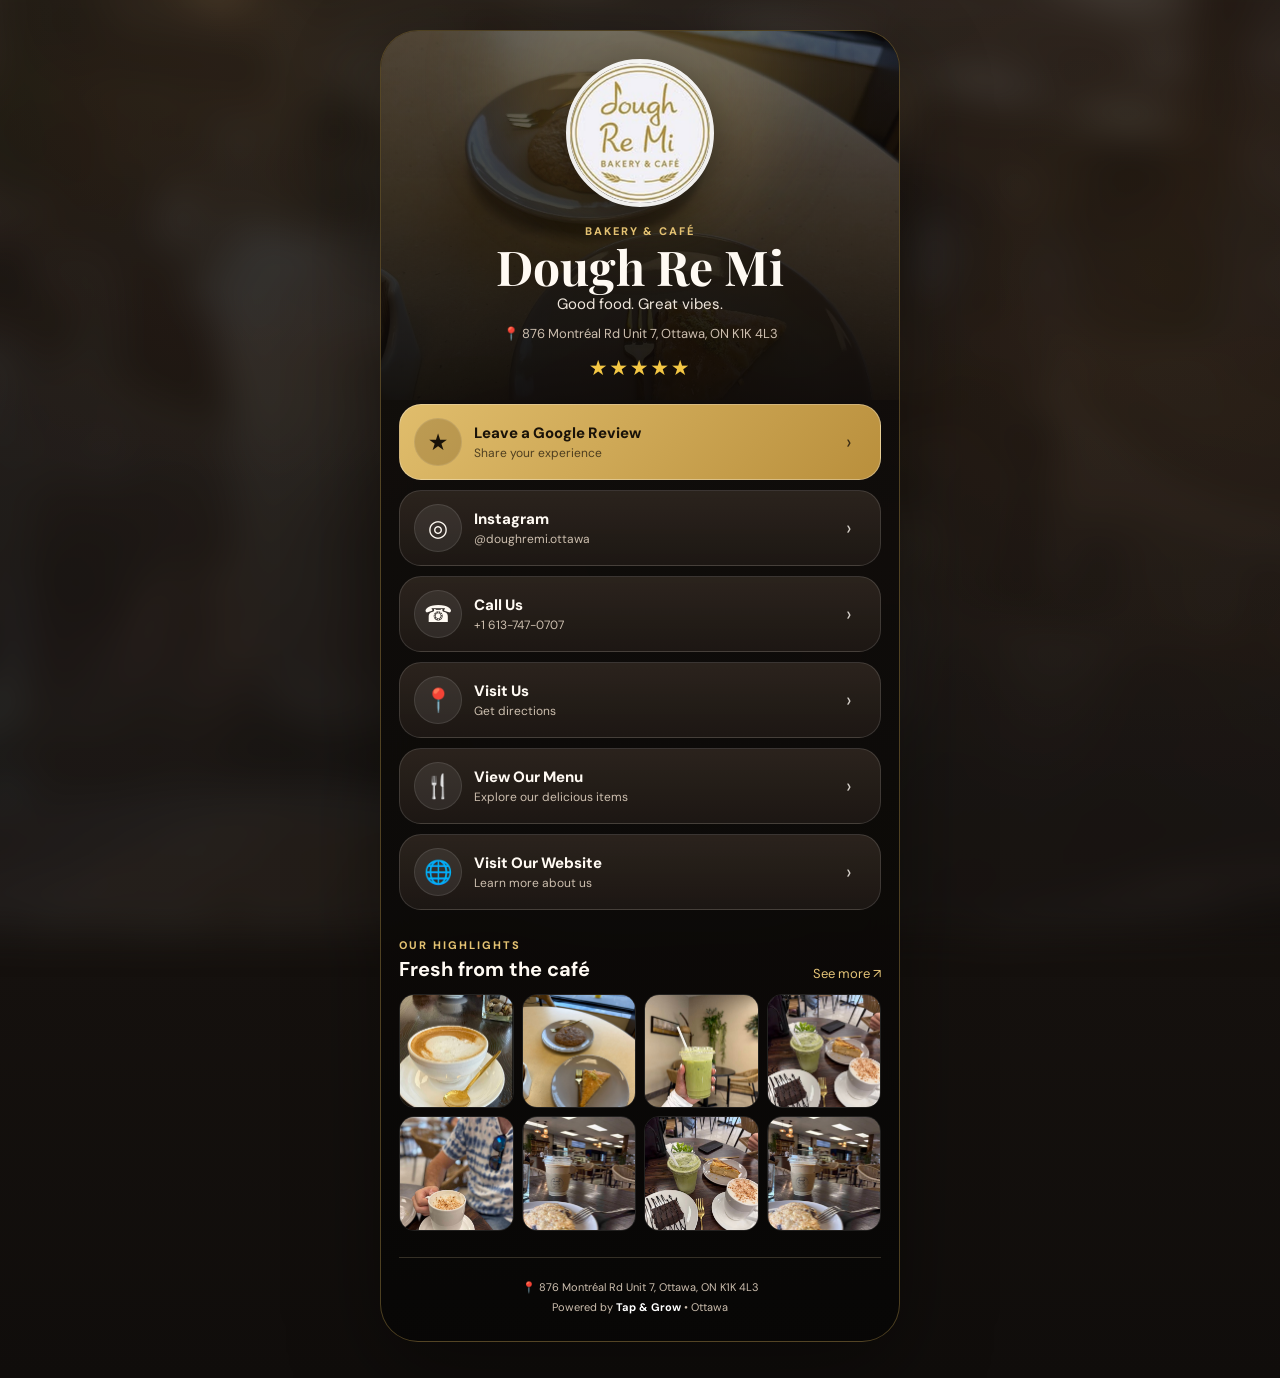
==== index.html @ 13e8a172 "Add files via upload" ====
<!DOCTYPE html>
<html lang="en">
<head>
  <meta charset="UTF-8" />
  <meta name="viewport" content="width=device-width, initial-scale=1.0" />
  <meta name="theme-color" content="#17120f" />
  <title>Dough Re Mi - Bakery & Café</title>
  <meta name="description" content="Dough Re Mi Bakery & Café — Ottawa. Reviews, Instagram, directions, menu, and more in one place." />
  <link rel="preconnect" href="https://fonts.googleapis.com">
  <link rel="preconnect" href="https://fonts.gstatic.com" crossorigin>
  <link href="https://fonts.googleapis.com/css2?family=DM+Sans:wght@400;500;600;700&family=Playfair+Display:wght@600;700&display=swap" rel="stylesheet">
  <link rel="stylesheet" href="styles.css" />
</head>
<body>
  <main class="page-shell">
    <section class="growth-card" aria-label="Dough Re Mi business links">
      <div class="hero">
        <div class="hero-glow"></div>

        <img class="logo" src="assets/logo.png" alt="Dough Re Mi Bakery & Café logo" />

        <div class="hero-copy">
          <p class="eyebrow">BAKERY & CAFÉ</p>
          <h1>Dough Re Mi</h1>
          <p class="tagline">Good food. Great vibes.</p>
          <p class="address">📍 876 Montréal Rd Unit 7, Ottawa, ON K1K 4L3</p>
          <div class="stars" aria-label="Five star rating">★★★★★</div>
        </div>
      </div>

      <div class="links" id="links"></div>

      <section class="highlights">
        <div class="section-heading">
          <div>
            <p class="eyebrow">OUR HIGHLIGHTS</p>
            <h2>Fresh from the café</h2>
          </div>
          <a id="instagramSeeMore" class="see-more" target="_blank" rel="noopener noreferrer">See more ↗</a>
        </div>

        <div class="gallery">
          <img src="assets/highlight-1.jpg" alt="Dough Re Mi café highlight" />
          <img src="assets/highlight-2.jpg" alt="Dough Re Mi café highlight" />
          <img src="assets/highlight-3.jpg" alt="Dough Re Mi café highlight" />
          <img src="assets/highlight-4.jpg" alt="Dough Re Mi café highlight" />
          <img src="assets/highlight-5.jpg" alt="Dough Re Mi café highlight" />
          <img src="assets/highlight-6.jpg" alt="Dough Re Mi café highlight" />
          <img src="assets/highlight-7.jpg" alt="Dough Re Mi café highlight" />
          <img src="assets/highlight-8.jpg" alt="Dough Re Mi café highlight" />
        </div>
      </section>

      <footer>
        <p>📍 876 Montréal Rd Unit 7, Ottawa, ON K1K 4L3</p>
        <p>Powered by <strong>Tap & Grow</strong> • Ottawa</p>
      </footer>
    </section>
  </main>

  <script src="script.js"></script>
</body>
</html>
---- styles.css ----
:root {
  --bg: #120f0d;
  --panel: rgba(24, 20, 17, 0.84);
  --panel-2: rgba(42, 35, 29, 0.74);
  --text: #fffaf3;
  --muted: #cdbfaf;
  --gold: #d4ad55;
  --gold-2: #b68b35;
  --line: rgba(233, 210, 165, 0.20);
  --shadow: 0 28px 90px rgba(0,0,0,.38);
}

* { box-sizing: border-box; }

html { scroll-behavior: smooth; }

body {
  margin: 0;
  min-height: 100vh;
  font-family: "DM Sans", system-ui, sans-serif;
  color: var(--text);
  background:
    radial-gradient(circle at 20% 0%, rgba(212,173,85,.10), transparent 30%),
    radial-gradient(circle at 90% 20%, rgba(147,96,42,.16), transparent 32%),
    linear-gradient(180deg, #211a15 0%, #100d0b 100%);
}

body::before {
  content: "";
  position: fixed;
  inset: 0;
  pointer-events: none;
  background:
    linear-gradient(rgba(18,15,13,.58), rgba(18,15,13,.78)),
    url("assets/highlight-6.jpg") center/cover no-repeat;
  filter: blur(18px) saturate(.8);
  transform: scale(1.08);
  opacity: .36;
}

a { color: inherit; }

.page-shell {
  position: relative;
  z-index: 1;
  width: 100%;
  padding: 18px 12px 36px;
}

.growth-card {
  width: min(100%, 520px);
  margin: 0 auto;
  overflow: hidden;
  border-radius: 34px;
  border: 1px solid rgba(212,173,85,.34);
  background: linear-gradient(180deg, rgba(19,15,12,.93), rgba(8,7,6,.96));
  box-shadow: var(--shadow);
  backdrop-filter: blur(18px);
}

.hero {
  position: relative;
  padding: 28px 22px 18px;
  text-align: center;
  overflow: hidden;
}

.hero::before {
  content: "";
  position: absolute;
  inset: 0;
  background:
    linear-gradient(180deg, rgba(11,8,6,.35), rgba(11,8,6,.92)),
    url("assets/highlight-2.jpg") center/cover no-repeat;
  opacity: .54;
}

.hero-glow {
  position: absolute;
  width: 280px;
  height: 280px;
  border-radius: 50%;
  background: rgba(212,173,85,.18);
  filter: blur(38px);
  left: 50%;
  top: -90px;
  transform: translateX(-50%);
}

.logo,
.hero-copy { position: relative; z-index: 1; }

.logo {
  width: 148px;
  height: 148px;
  object-fit: cover;
  border-radius: 50%;
  border: 4px solid rgba(255,255,255,.92);
  box-shadow: 0 12px 36px rgba(0,0,0,.36);
}

.hero-copy { margin-top: 12px; }

.eyebrow {
  margin: 0 0 4px;
  color: #e4c272;
  letter-spacing: .18em;
  font-size: 11px;
  font-weight: 800;
}

h1 {
  margin: 4px 0 4px;
  font-family: "Playfair Display", serif;
  font-size: clamp(36px, 9vw, 48px);
  line-height: 1;
}

.tagline {
  margin: 0 0 10px;
  color: #f0e7dd;
  font-size: 15px;
}

.address {
  margin: 0 auto;
  max-width: 410px;
  color: var(--muted);
  font-size: 13px;
  line-height: 1.5;
}

.stars {
  margin-top: 10px;
  color: #f4c744;
  letter-spacing: .08em;
  font-size: 21px;
}

.links {
  padding: 4px 18px 10px;
  display: grid;
  gap: 10px;
}

.link-card {
  display: grid;
  grid-template-columns: 48px minmax(0,1fr) 20px;
  gap: 12px;
  align-items: center;
  min-height: 76px;
  padding: 12px 14px;
  border-radius: 22px;
  text-decoration: none;
  background: linear-gradient(180deg, rgba(55,45,37,.72), rgba(32,26,22,.84));
  border: 1px solid rgba(255,255,255,.13);
  transition: transform .18s ease, border-color .18s ease, background .18s ease;
}

.link-card:hover,
.link-card:focus-visible {
  transform: translateY(-2px);
  border-color: rgba(212,173,85,.6);
  background: linear-gradient(180deg, rgba(70,56,44,.88), rgba(36,29,24,.92));
}

.link-card.primary {
  background: linear-gradient(135deg, #e0bd6c, #b98f3c);
  color: #1a1309;
  border-color: rgba(255,255,255,.30);
}

.link-card.primary .link-sub { color: rgba(26,19,9,.72); }
.link-card.primary .icon-wrap { background: rgba(74,47,8,.22); }

.icon-wrap {
  width: 48px;
  height: 48px;
  display: grid;
  place-items: center;
  border-radius: 50%;
  font-size: 23px;
  background: rgba(255,255,255,.08);
  border: 1px solid rgba(255,255,255,.10);
}

.link-copy { min-width: 0; }
.link-title { font-weight: 800; font-size: 15px; }
.link-sub {
  margin-top: 2px;
  color: var(--muted);
  font-size: 12px;
  white-space: nowrap;
  overflow: hidden;
  text-overflow: ellipsis;
}
.arrow { font-size: 20px; opacity: .8; }

.highlights { padding: 18px; }

.section-heading {
  display: flex;
  align-items: end;
  justify-content: space-between;
  gap: 16px;
  margin-bottom: 12px;
}

h2 {
  margin: 3px 0 0;
  font-size: 20px;
}

.see-more {
  color: #e6c579;
  font-size: 13px;
  text-decoration: none;
  white-space: nowrap;
}

.gallery {
  display: grid;
  grid-template-columns: repeat(2, 1fr);
  gap: 8px;
}

.gallery img {
  width: 100%;
  aspect-ratio: 1 / 1;
  display: block;
  object-fit: cover;
  border-radius: 15px;
  border: 1px solid rgba(255,255,255,.10);
}

footer {
  border-top: 1px solid var(--line);
  margin: 8px 18px 0;
  padding: 18px 10px 22px;
  text-align: center;
  color: var(--muted);
  font-size: 11px;
  line-height: 1.7;
}

footer p { margin: 2px 0; }
footer strong { color: #fff; }

@media (min-width: 700px) {
  .page-shell { padding-top: 30px; }
  .growth-card { border-radius: 38px; }
  .gallery { grid-template-columns: repeat(4, 1fr); }
}

@media (max-width: 360px) {
  .links, .highlights { padding-left: 12px; padding-right: 12px; }
  .link-card { grid-template-columns: 44px minmax(0,1fr) 16px; gap: 9px; }
  .icon-wrap { width: 44px; height: 44px; }
}
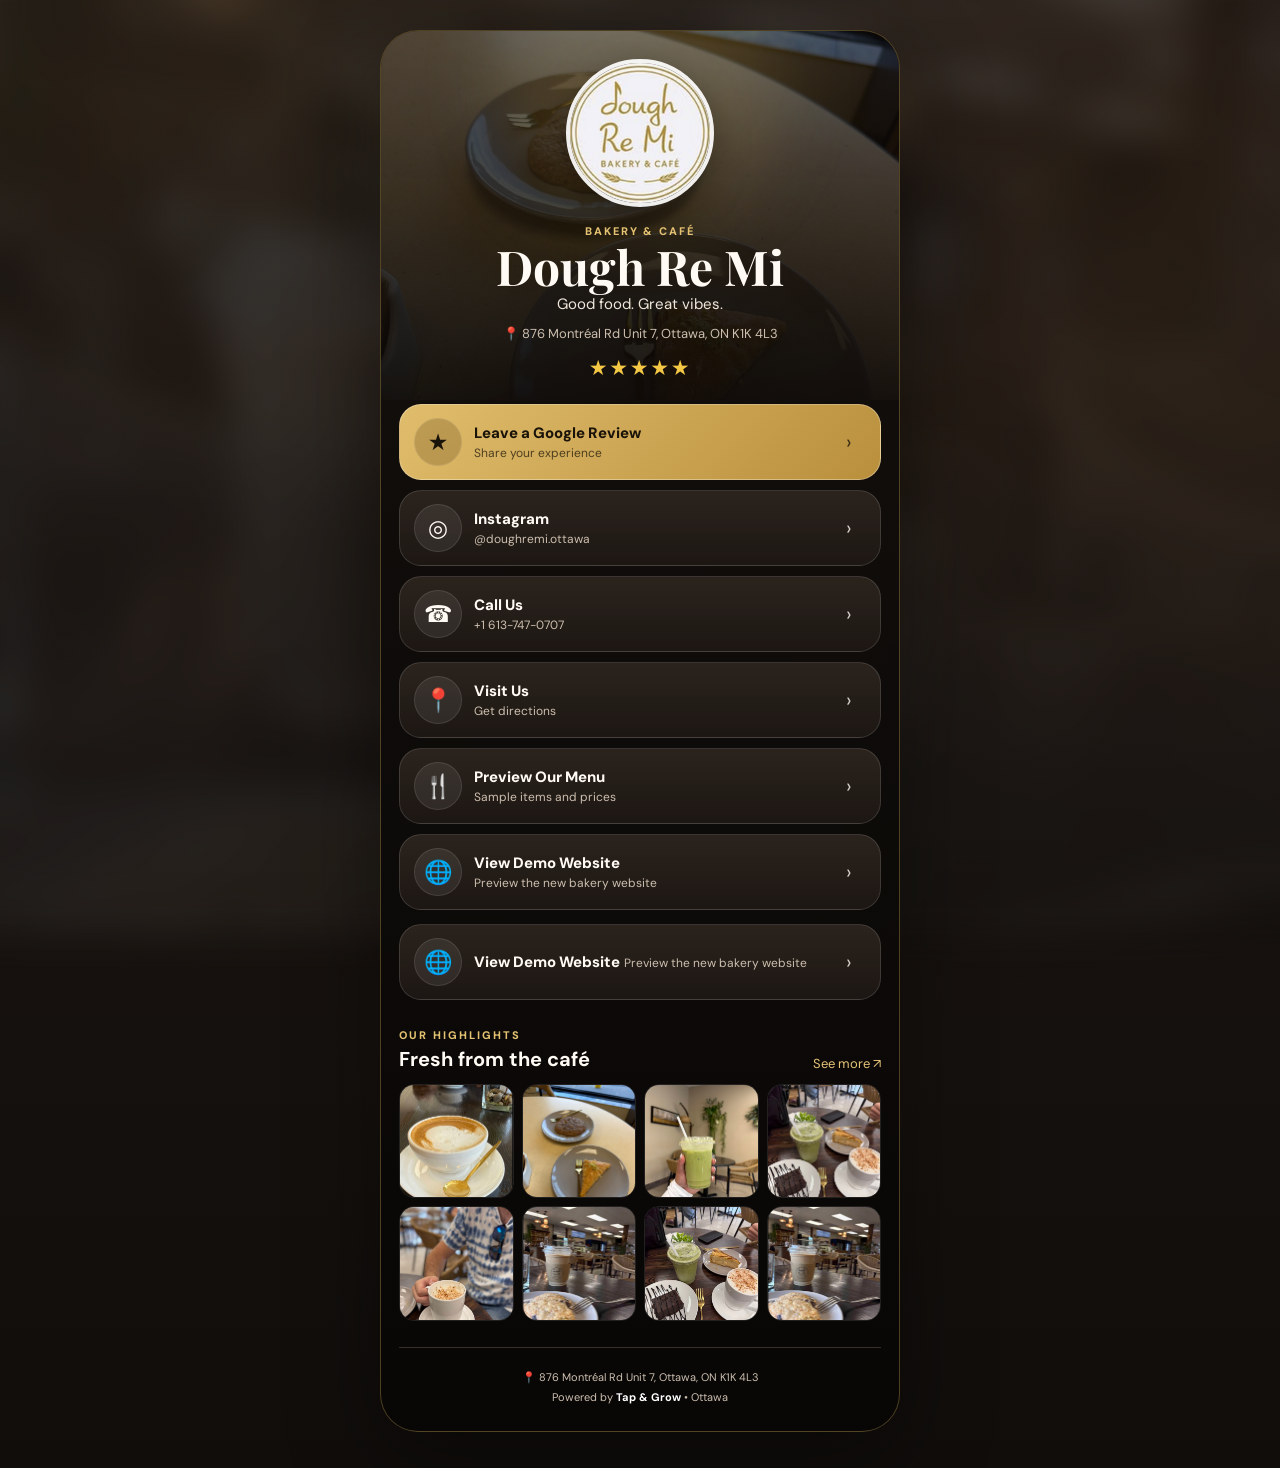
==== commit 99e92bf8: "Make NFC demo website button visible without JavaScript" ====
--- a/index.html
+++ b/index.html
@@ -29,6 +29,17 @@
       </div>
 
       <div class="links" id="links"></div>
+      
+      <div class="links demo-links" aria-label="Website preview">
+        <a class="link-card demo-link" href="https://mojiiv1.github.io/dough-re-mi-growth-page/website/" target="_blank" rel="noopener noreferrer">
+          <span class="icon-wrap" aria-hidden="true">🌐</span>
+          <span class="link-copy">
+            <span class="link-title">View Demo Website</span>
+            <span class="link-sub">Preview the new bakery website</span>
+          </span>
+          <span class="arrow" aria-hidden="true">›</span>
+        </a>
+      </div>
 
       <section class="highlights">
         <div class="section-heading">
@@ -58,6 +69,6 @@
     </section>
   </main>
 
-  <script src="script.js"></script>
+  <script src="script.js?v=20261014-demo-2"></script>
 </body>
 </html>
